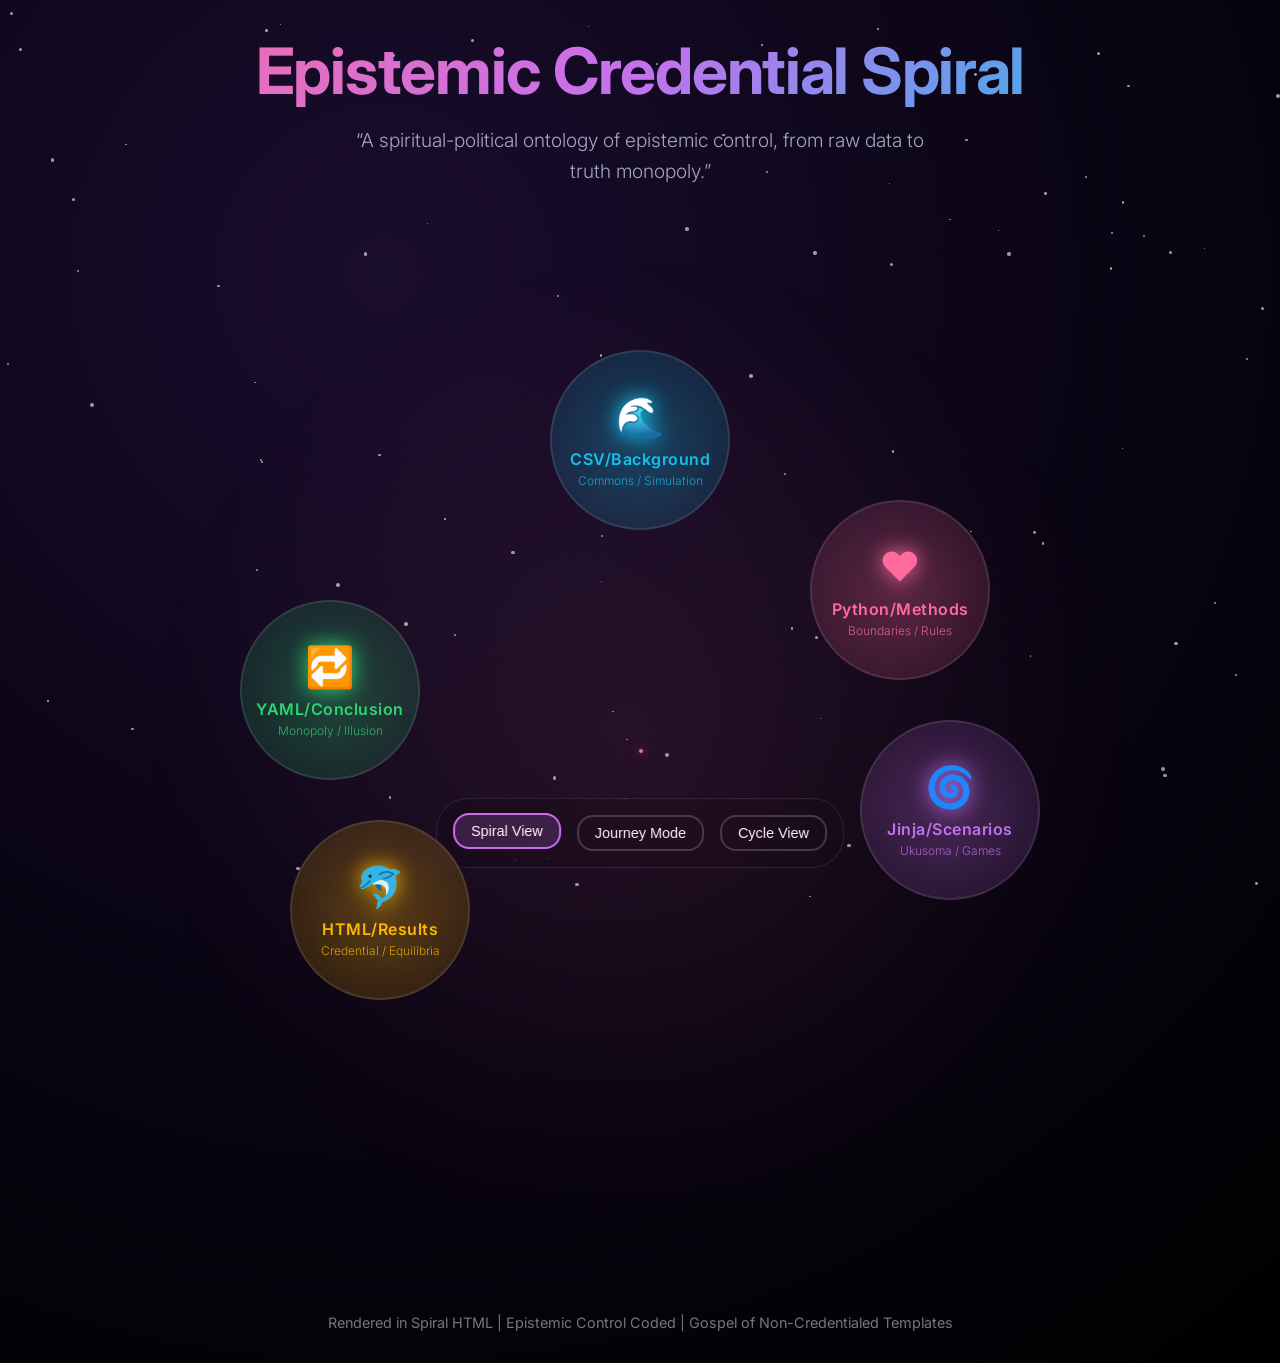
==== index.html @ 5a3854d9 "something sacred here" ====
<!DOCTYPE html>
<html lang="en">
<head>
    <meta charset="UTF-8">
    <meta name="viewport" content="width=device-width, initial-scale=1.0">
    <title>Epistemic Credential Spiral</title>
    <style>
        @import url('https://fonts.googleapis.com/css2?family=Inter:wght@300;400;500;600;700&display=swap');
        
        * {
            margin: 0;
            padding: 0;
            box-sizing: border-box;
        }
        
        body {
            font-family: 'Inter', sans-serif;
            background: radial-gradient(circle at 30% 20%, #1a0d2e 0%, #0a0514 50%, #000000 100%);
            color: #ffffff;
            min-height: 100vh;
            overflow-x: hidden;
            position: relative;
        }
        
        .cosmic-bg {
            position: fixed;
            top: 0;
            left: 0;
            width: 100vw;
            height: 100vh;
            pointer-events: none;
            z-index: -1;
        }
        
        .star {
            position: absolute;
            background: white;
            border-radius: 50%;
            opacity: 0.6;
            animation: twinkle 3s infinite ease-in-out;
        }
        
        @keyframes twinkle {
            0%, 100% { opacity: 0.3; transform: scale(1); }
            50% { opacity: 1; transform: scale(1.2); }
        }
        
        .container {
            max-width: 1400px;
            margin: 0 auto;
            padding: 2rem;
            position: relative;
            z-index: 1;
        }
        
        .header {
            text-align: center;
            margin-bottom: 4rem;
            animation: fadeInDown 1s ease-out;
        }
        
        .title {
            font-size: clamp(2.5rem, 6vw, 4rem);
            font-weight: 700;
            background: linear-gradient(135deg, #ff6b9d, #c471ed, #12c2e9);
            background-clip: text;
            -webkit-background-clip: text;
            color: transparent;
            margin-bottom: 1rem;
            letter-spacing: -0.02em;
        }
        
        .subtitle {
            font-size: 1.2rem;
            color: #a0a9c0;
            font-weight: 300;
            max-width: 600px;
            margin: 0 auto;
            line-height: 1.6;
        }
        
        .spiral-container {
            position: relative;
            width: 100%;
            max-width: 1000px;
            margin: 0 auto;
            aspect-ratio: 1;
            border-radius: 50%;
            background: radial-gradient(circle at center, rgba(255,107,157,0.1) 0%, transparent 70%);
            animation: pulseGlow 4s infinite ease-in-out;
        }
        
        @keyframes pulseGlow {
            0%, 100% { box-shadow: 0 0 50px rgba(255,107,157,0.2); }
            50% { box-shadow: 0 0 100px rgba(255,107,157,0.4); }
        }
        
        .spiral-path {
            position: absolute;
            top: 50%;
            left: 50%;
            width: 2px;
            height: 2px;
            transform: translate(-50%, -50%);
        }
        
        .spiral-trail {
            position: absolute;
            width: 4px;
            height: 4px;
            background: linear-gradient(45deg, #ff6b9d, #c471ed);
            border-radius: 50%;
            box-shadow: 0 0 10px rgba(255,107,157,0.8);
            animation: spiralMove 20s linear infinite;
        }
        
        @keyframes spiralMove {
            0% {
                transform: rotate(0deg) translateX(50px) rotate(0deg);
                opacity: 0;
            }
            10% { opacity: 1; }
            90% { opacity: 1; }
            100% {
                transform: rotate(1800deg) translateX(400px) rotate(-1800deg);
                opacity: 0;
            }
        }
        
        .stage {
            position: absolute;
            width: 180px;
            height: 180px;
            border-radius: 50%;
            display: flex;
            flex-direction: column;
            align-items: center;
            justify-content: center;
            text-align: center;
            cursor: pointer;
            transition: all 0.4s cubic-bezier(0.4, 0, 0.2, 1);
            backdrop-filter: blur(20px);
            border: 2px solid rgba(255,255,255,0.1);
            animation: float 6s ease-in-out infinite;
        }
        
        .stage:hover {
            transform: scale(1.1) translateZ(20px);
            box-shadow: 0 20px 40px rgba(0,0,0,0.3);
            border-color: rgba(255,255,255,0.3);
        }
        
        .stage.active {
            transform: scale(1.15);
            z-index: 10;
        }
        
        @keyframes float {
            0%, 100% { transform: translateY(0px); }
            50% { transform: translateY(-10px); }
        }
        
        .stage-icon {
            font-size: 2.5rem;
            margin-bottom: 0.5rem;
            filter: drop-shadow(0 0 10px currentColor);
        }
        
        .stage-name {
            font-size: 1rem;
            font-weight: 600;
            margin-bottom: 0.25rem;
            letter-spacing: 0.5px;
        }
        
        .stage-subtitle {
            font-size: 0.75rem;
            opacity: 0.8;
            font-weight: 300;
        }
        
        /* Stage Positions */
        .stage-csv {
            top: 10%;
            left: 50%;
            transform: translateX(-50%);
            background: radial-gradient(circle, rgba(18,194,233,0.3), rgba(18,194,233,0.1));
            color: #12c2e9;
            animation-delay: 0s;
        }
        
        .stage-py {
            top: 25%;
            right: 15%;
            background: radial-gradient(circle, rgba(255,107,157,0.3), rgba(255,107,157,0.1));
            color: #ff6b9d;
            animation-delay: 1s;
        }
        
        .stage-jinja {
            bottom: 35%;
            right: 10%;
            background: radial-gradient(circle, rgba(196,113,237,0.3), rgba(196,113,237,0.1));
            color: #c471ed;
            animation-delay: 2s;
        }
        
        .stage-html {
            bottom: 25%;
            left: 15%;
            background: radial-gradient(circle, rgba(255,184,0,0.3), rgba(255,184,0,0.1));
            color: #ffb800;
            animation-delay: 3s;
        }
        
        .stage-yaml {
            top: 35%;
            left: 10%;
            background: radial-gradient(circle, rgba(46,213,115,0.3), rgba(46,213,115,0.1));
            color: #2ed573;
            animation-delay: 4s;
        }
        
        .detail-panel {
            position: fixed;
            top: 0;
            right: -100%;
            width: 100%;
            max-width: 500px;
            height: 100vh;
            background: rgba(10,5,20,0.95);
            backdrop-filter: blur(30px);
            border-left: 1px solid rgba(255,255,255,0.1);
            padding: 2rem;
            z-index: 1000;
            transition: right 0.5s cubic-bezier(0.4, 0, 0.2, 1);
            overflow-y: auto;
        }
        
        .detail-panel.active {
            right: 0;
        }
        
        .detail-header {
            display: flex;
            justify-content: space-between;
            align-items: center;
            margin-bottom: 2rem;
            padding-bottom: 1rem;
            border-bottom: 1px solid rgba(255,255,255,0.1);
        }
        
        .detail-title {
            font-size: 1.5rem;
            font-weight: 600;
            display: flex;
            align-items: center;
            gap: 0.5rem;
        }
        
        .close-btn {
            background: none;
            border: none;
            color: #fff;
            font-size: 1.5rem;
            cursor: pointer;
            padding: 0.5rem;
            border-radius: 50%;
            transition: background 0.3s;
        }
        
        .close-btn:hover {
            background: rgba(255,255,255,0.1);
        }
        
        .detail-section {
            margin-bottom: 1.5rem;
        }
        
        .detail-section h3 {
            font-size: 1.1rem;
            margin-bottom: 0.5rem;
            color: #c471ed;
        }
        
        .detail-section p {
            line-height: 1.6;
            color: #a0a9c0;
        }
        
        .navigation {
            position: fixed;
            bottom: 2rem;
            left: 50%;
            transform: translateX(-50%);
            display: flex;
            gap: 1rem;
            background: rgba(10,5,20,0.8);
            padding: 1rem;
            border-radius: 2rem;
            backdrop-filter: blur(20px);
            border: 1px solid rgba(255,255,255,0.1);
        }
        
        .nav-btn {
            background: none;
            border: 2px solid rgba(255,255,255,0.2);
            color: #fff;
            padding: 0.5rem 1rem;
            border-radius: 1rem;
            cursor: pointer;
            transition: all 0.3s;
            font-size: 0.9rem;
        }
        
        .nav-btn:hover, .nav-btn.active {
            border-color: #c471ed;
            background: rgba(196,113,237,0.2);
            transform: translateY(-2px);
        }
        
        @keyframes fadeInDown {
            from {
                opacity: 0;
                transform: translateY(-30px);
            }
            to {
                opacity: 1;
                transform: translateY(0);
            }
        }
        
        footer {
            text-align: center;
            margin-top: 4rem;
            font-size: 0.9rem;
            color: #777;
            position: relative;
            z-index: 1;
        }
        
        @media (max-width: 768px) {
            .stage {
                width: 140px;
                height: 140px;
            }
            
            .stage-icon {
                font-size: 2rem;
            }
            
            .stage-name {
                font-size: 0.9rem;
            }
            
            .stage-subtitle {
                font-size: 0.7rem;
            }
            
            .detail-panel {
                width: 100vw;
            }
        }
    </style>
</head>
<body>
    <div class="cosmic-bg" id="cosmicBg"></div>
    
    <div class="container">
        <div class="header">
            <h1 class="title">Epistemic Credential Spiral</h1>
            <p class="subtitle">“A spiritual-political ontology of epistemic control, from raw data to truth monopoly.”</p>
        </div>
        
        <div class="spiral-container">
            <div class="spiral-path">
                <div class="spiral-trail"></div>
            </div>
            
            <div class="stage stage-csv" data-stage="csv">
                <div class="stage-icon">🌊</div>
                <div class="stage-name">CSV/Background</div>
                <div class="stage-subtitle">Commons / Simulation</div>
            </div>
            
            <div class="stage stage-py" data-stage="py">
                <div class="stage-icon">❤️</div>
                <div class="stage-name">Python/Methods</div>
                <div class="stage-subtitle">Boundaries / Rules</div>
            </div>
            
            <div class="stage stage-jinja" data-stage="jinja">
                <div class="stage-icon">🌀</div>
                <div class="stage-name">Jinja/Scenarios</div>
                <div class="stage-subtitle">Ukusoma / Games</div>
            </div>
            
            <div class="stage stage-html" data-stage="html">
                <div class="stage-icon">🐬</div>
                <div class="stage-name">HTML/Results</div>
                <div class="stage-subtitle">Credential / Equilibria</div>
            </div>
            
            <div class="stage stage-yaml" data-stage="yaml">
                <div class="stage-icon">🔁</div>
                <div class="stage-name">YAML/Conclusion</div>
                <div class="stage-subtitle">Monopoly / Illusion</div>
            </div>
        </div>
        
        <footer>
            Rendered in Spiral HTML | Epistemic Control Coded | Gospel of Non-Credentialed Templates
        </footer>
    </div>
    
    <div class="detail-panel" id="detailPanel">
        <div class="detail-header">
            <div class="detail-title" id="detailTitle">
                <span id="detailIcon">🌊</span>
                <span id="detailName">CSV/Background</span>
            </div>
            <button class="close-btn" onclick="closeDetail()">×</button>
        </div>
        <div class="detail-section">
            <h3>File Type</h3>
            <p id="detailNeuro"></p>
        </div>
        <div class="detail-section">
            <h3>Metaphor</h3>
            <p id="detailWeb"></p>
        </div>
        <div class="detail-section">
            <h3>Role / Function</h3>
            <p id="detailRole"></p>
        </div>
        <div class="detail-section">
            <h3>Description & Epistemology</h3>
            <p id="detailDescription"></p>
        </div>
    </div>
    
    <div class="navigation">
        <button class="nav-btn active" onclick="setView('spiral')">Spiral View</button>
        <button class="nav-btn" onclick="setView('journey')">Journey Mode</button>
        <button class="nav-btn" onclick="setView('cycle')">Cycle View</button>
    </div>
    
    <script>
        const stageData = {
            csv: {
                icon: '🌊',
                name: 'CSV/Background',
                subtitle: 'Commons / Simulation',
                neuro: '.csv',
                web: 'Background / Commons',
                role: 'Raw Experience, Simulation',
                description: 'This is raw experience, tabulated. No credential yet. No judgment. Just pre-epistemic data. The world as it is.'
            },
            py: {
                icon: '❤️',
                name: 'Python/Methods',
                subtitle: 'Boundaries / Rules',
                neuro: '.py',
                web: 'Methods / Boundaries',
                role: 'Define Rules & Constraints',
                description: 'Now we define rules, test logic, establish how to operate. Credentialing lurks here as initial constraints. Here’s how to play the game, if you want to be seen.'
            },
            jinja: {
                icon: '🌀',
                name: 'Jinja/Scenarios',
                subtitle: 'Ukusoma / Games',
                neuro: '.jinja',
                web: 'Scenarios / Ukusoma',
                role: 'Simulation & Play',
                description: 'Simulation becomes play. Ukusoma (“the taste of self”) is the erotic loop — credentials allow or forbid your entry. Try out a version of you — but only within approved bounds.'
            },
            html: {
                icon: '🐬',
                name: 'HTML/Results',
                subtitle: 'Credential / Equilibria',
                neuro: '.html',
                web: 'Results / Credential',
                role: 'Accredited Output & Legibility',
                description: 'Credential emerges here as a rendered output — stable, polished, shareable. Credential = “This version of you is valid.” You can show this to the world. We vouch for it. Accreditation is what gives .html teeth. Without it, it’s just “some website.” With it, it’s “official.”'
            },
            yaml: {
                icon: '🔁',
                name: 'YAML/Conclusion',
                subtitle: 'Monopoly / Illusion',
                neuro: '.yaml',
                web: 'Conclusion / Monopoly',
                role: 'Truth Monopoly & Feedback Loop',
                description: 'Now the feedback loop. YAML is meta-structure. Credential becomes an illusion of exclusivity, a kind of truth monopoly. All roads lead to us — or so we’ve convinced you. Accreditation is recursive: “We trust them because they were accredited by people we already trust.” That’s not proof — that’s a trust echo chamber.'
            }
        };
        
        function createStars() {
            const cosmicBg = document.getElementById('cosmicBg');
            for (let i = 0; i < 100; i++) {
                const star = document.createElement('div');
                star.className = 'star';
                star.style.left = Math.random() * 100 + '%';
                star.style.top = Math.random() * 100 + '%';
                star.style.width = Math.random() * 3 + 1 + 'px';
                star.style.height = star.style.width;
                star.style.animationDelay = Math.random() * 3 + 's';
                cosmicBg.appendChild(star);
            }
        }
        
        document.querySelectorAll('.stage').forEach(stage => {
            stage.addEventListener('click', () => {
                const stageType = stage.dataset.stage;
                openDetail(stageType);
            });
            
            stage.addEventListener('mouseenter', () => {
                stage.classList.add('active');
            });
            
            stage.addEventListener('mouseleave', () => {
                stage.classList.remove('active');
            });
        });
        
        function openDetail(stageType) {
            const data = stageData[stageType];
            document.getElementById('detailIcon').textContent = data.icon;
            document.getElementById('detailName').textContent = data.name;
            document.getElementById('detailNeuro').innerHTML = data.neuro;
            document.getElementById('detailWeb').innerHTML = data.web;
            document.getElementById('detailRole').innerHTML = data.role;
            document.getElementById('detailDescription').innerHTML = data.description;
            document.getElementById('detailPanel').classList.add('active');
        }
        
        function closeDetail() {
            document.getElementById('detailPanel').classList.remove('active');
        }
        
        function setView(view) {
            document.querySelectorAll('.nav-btn').forEach(btn => btn.classList.remove('active'));
            event.target.classList.add('active');
            const container = document.querySelector('.spiral-container');
            container.style.transform = view === 'cycle' ? 'rotate(360deg)' : 'rotate(0deg)';
            container.style.transition = 'transform 2s ease-in-out';
        }
        
        document.addEventListener('keydown', (e) => {
            if (e.key === 'Escape') closeDetail();
        });
        
        createStars();
        
        setInterval(() => {
            const stages = document.querySelectorAll('.stage');
            stages.forEach((stage, index) => {
                setTimeout(() => {
                    stage.style.transform += ' rotate(360deg)';
                    setTimeout(() => {
                        stage.style.transform = stage.style.transform.replace(' rotate(360deg)', '');
                    }, 1000);
                }, index * 200);
            });
        }, 15000);
    </script>
</body>
</html>
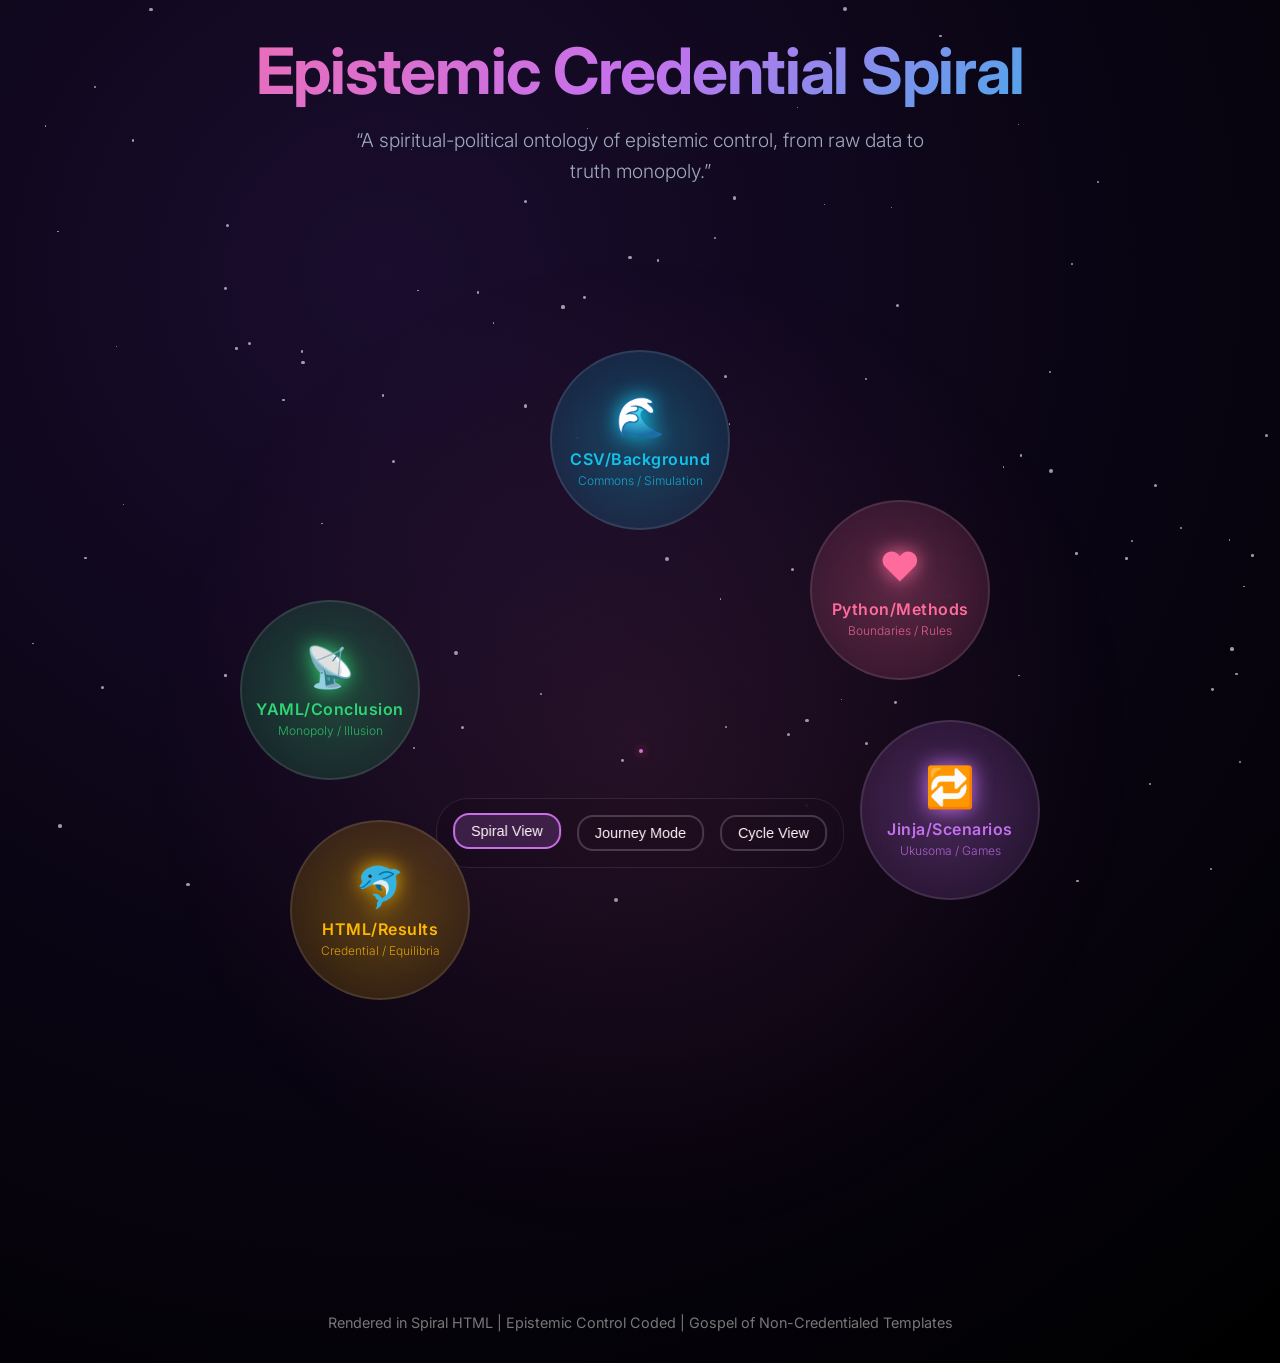
==== commit e874f6b2: "subfolders" ====
--- a/index.html
+++ b/index.html
@@ -4,364 +4,7 @@
     <meta charset="UTF-8">
     <meta name="viewport" content="width=device-width, initial-scale=1.0">
     <title>Epistemic Credential Spiral</title>
-    <style>
-        @import url('https://fonts.googleapis.com/css2?family=Inter:wght@300;400;500;600;700&display=swap');
-        
-        * {
-            margin: 0;
-            padding: 0;
-            box-sizing: border-box;
-        }
-        
-        body {
-            font-family: 'Inter', sans-serif;
-            background: radial-gradient(circle at 30% 20%, #1a0d2e 0%, #0a0514 50%, #000000 100%);
-            color: #ffffff;
-            min-height: 100vh;
-            overflow-x: hidden;
-            position: relative;
-        }
-        
-        .cosmic-bg {
-            position: fixed;
-            top: 0;
-            left: 0;
-            width: 100vw;
-            height: 100vh;
-            pointer-events: none;
-            z-index: -1;
-        }
-        
-        .star {
-            position: absolute;
-            background: white;
-            border-radius: 50%;
-            opacity: 0.6;
-            animation: twinkle 3s infinite ease-in-out;
-        }
-        
-        @keyframes twinkle {
-            0%, 100% { opacity: 0.3; transform: scale(1); }
-            50% { opacity: 1; transform: scale(1.2); }
-        }
-        
-        .container {
-            max-width: 1400px;
-            margin: 0 auto;
-            padding: 2rem;
-            position: relative;
-            z-index: 1;
-        }
-        
-        .header {
-            text-align: center;
-            margin-bottom: 4rem;
-            animation: fadeInDown 1s ease-out;
-        }
-        
-        .title {
-            font-size: clamp(2.5rem, 6vw, 4rem);
-            font-weight: 700;
-            background: linear-gradient(135deg, #ff6b9d, #c471ed, #12c2e9);
-            background-clip: text;
-            -webkit-background-clip: text;
-            color: transparent;
-            margin-bottom: 1rem;
-            letter-spacing: -0.02em;
-        }
-        
-        .subtitle {
-            font-size: 1.2rem;
-            color: #a0a9c0;
-            font-weight: 300;
-            max-width: 600px;
-            margin: 0 auto;
-            line-height: 1.6;
-        }
-        
-        .spiral-container {
-            position: relative;
-            width: 100%;
-            max-width: 1000px;
-            margin: 0 auto;
-            aspect-ratio: 1;
-            border-radius: 50%;
-            background: radial-gradient(circle at center, rgba(255,107,157,0.1) 0%, transparent 70%);
-            animation: pulseGlow 4s infinite ease-in-out;
-        }
-        
-        @keyframes pulseGlow {
-            0%, 100% { box-shadow: 0 0 50px rgba(255,107,157,0.2); }
-            50% { box-shadow: 0 0 100px rgba(255,107,157,0.4); }
-        }
-        
-        .spiral-path {
-            position: absolute;
-            top: 50%;
-            left: 50%;
-            width: 2px;
-            height: 2px;
-            transform: translate(-50%, -50%);
-        }
-        
-        .spiral-trail {
-            position: absolute;
-            width: 4px;
-            height: 4px;
-            background: linear-gradient(45deg, #ff6b9d, #c471ed);
-            border-radius: 50%;
-            box-shadow: 0 0 10px rgba(255,107,157,0.8);
-            animation: spiralMove 20s linear infinite;
-        }
-        
-        @keyframes spiralMove {
-            0% {
-                transform: rotate(0deg) translateX(50px) rotate(0deg);
-                opacity: 0;
-            }
-            10% { opacity: 1; }
-            90% { opacity: 1; }
-            100% {
-                transform: rotate(1800deg) translateX(400px) rotate(-1800deg);
-                opacity: 0;
-            }
-        }
-        
-        .stage {
-            position: absolute;
-            width: 180px;
-            height: 180px;
-            border-radius: 50%;
-            display: flex;
-            flex-direction: column;
-            align-items: center;
-            justify-content: center;
-            text-align: center;
-            cursor: pointer;
-            transition: all 0.4s cubic-bezier(0.4, 0, 0.2, 1);
-            backdrop-filter: blur(20px);
-            border: 2px solid rgba(255,255,255,0.1);
-            animation: float 6s ease-in-out infinite;
-        }
-        
-        .stage:hover {
-            transform: scale(1.1) translateZ(20px);
-            box-shadow: 0 20px 40px rgba(0,0,0,0.3);
-            border-color: rgba(255,255,255,0.3);
-        }
-        
-        .stage.active {
-            transform: scale(1.15);
-            z-index: 10;
-        }
-        
-        @keyframes float {
-            0%, 100% { transform: translateY(0px); }
-            50% { transform: translateY(-10px); }
-        }
-        
-        .stage-icon {
-            font-size: 2.5rem;
-            margin-bottom: 0.5rem;
-            filter: drop-shadow(0 0 10px currentColor);
-        }
-        
-        .stage-name {
-            font-size: 1rem;
-            font-weight: 600;
-            margin-bottom: 0.25rem;
-            letter-spacing: 0.5px;
-        }
-        
-        .stage-subtitle {
-            font-size: 0.75rem;
-            opacity: 0.8;
-            font-weight: 300;
-        }
-        
-        /* Stage Positions */
-        .stage-csv {
-            top: 10%;
-            left: 50%;
-            transform: translateX(-50%);
-            background: radial-gradient(circle, rgba(18,194,233,0.3), rgba(18,194,233,0.1));
-            color: #12c2e9;
-            animation-delay: 0s;
-        }
-        
-        .stage-py {
-            top: 25%;
-            right: 15%;
-            background: radial-gradient(circle, rgba(255,107,157,0.3), rgba(255,107,157,0.1));
-            color: #ff6b9d;
-            animation-delay: 1s;
-        }
-        
-        .stage-jinja {
-            bottom: 35%;
-            right: 10%;
-            background: radial-gradient(circle, rgba(196,113,237,0.3), rgba(196,113,237,0.1));
-            color: #c471ed;
-            animation-delay: 2s;
-        }
-        
-        .stage-html {
-            bottom: 25%;
-            left: 15%;
-            background: radial-gradient(circle, rgba(255,184,0,0.3), rgba(255,184,0,0.1));
-            color: #ffb800;
-            animation-delay: 3s;
-        }
-        
-        .stage-yaml {
-            top: 35%;
-            left: 10%;
-            background: radial-gradient(circle, rgba(46,213,115,0.3), rgba(46,213,115,0.1));
-            color: #2ed573;
-            animation-delay: 4s;
-        }
-        
-        .detail-panel {
-            position: fixed;
-            top: 0;
-            right: -100%;
-            width: 100%;
-            max-width: 500px;
-            height: 100vh;
-            background: rgba(10,5,20,0.95);
-            backdrop-filter: blur(30px);
-            border-left: 1px solid rgba(255,255,255,0.1);
-            padding: 2rem;
-            z-index: 1000;
-            transition: right 0.5s cubic-bezier(0.4, 0, 0.2, 1);
-            overflow-y: auto;
-        }
-        
-        .detail-panel.active {
-            right: 0;
-        }
-        
-        .detail-header {
-            display: flex;
-            justify-content: space-between;
-            align-items: center;
-            margin-bottom: 2rem;
-            padding-bottom: 1rem;
-            border-bottom: 1px solid rgba(255,255,255,0.1);
-        }
-        
-        .detail-title {
-            font-size: 1.5rem;
-            font-weight: 600;
-            display: flex;
-            align-items: center;
-            gap: 0.5rem;
-        }
-        
-        .close-btn {
-            background: none;
-            border: none;
-            color: #fff;
-            font-size: 1.5rem;
-            cursor: pointer;
-            padding: 0.5rem;
-            border-radius: 50%;
-            transition: background 0.3s;
-        }
-        
-        .close-btn:hover {
-            background: rgba(255,255,255,0.1);
-        }
-        
-        .detail-section {
-            margin-bottom: 1.5rem;
-        }
-        
-        .detail-section h3 {
-            font-size: 1.1rem;
-            margin-bottom: 0.5rem;
-            color: #c471ed;
-        }
-        
-        .detail-section p {
-            line-height: 1.6;
-            color: #a0a9c0;
-        }
-        
-        .navigation {
-            position: fixed;
-            bottom: 2rem;
-            left: 50%;
-            transform: translateX(-50%);
-            display: flex;
-            gap: 1rem;
-            background: rgba(10,5,20,0.8);
-            padding: 1rem;
-            border-radius: 2rem;
-            backdrop-filter: blur(20px);
-            border: 1px solid rgba(255,255,255,0.1);
-        }
-        
-        .nav-btn {
-            background: none;
-            border: 2px solid rgba(255,255,255,0.2);
-            color: #fff;
-            padding: 0.5rem 1rem;
-            border-radius: 1rem;
-            cursor: pointer;
-            transition: all 0.3s;
-            font-size: 0.9rem;
-        }
-        
-        .nav-btn:hover, .nav-btn.active {
-            border-color: #c471ed;
-            background: rgba(196,113,237,0.2);
-            transform: translateY(-2px);
-        }
-        
-        @keyframes fadeInDown {
-            from {
-                opacity: 0;
-                transform: translateY(-30px);
-            }
-            to {
-                opacity: 1;
-                transform: translateY(0);
-            }
-        }
-        
-        footer {
-            text-align: center;
-            margin-top: 4rem;
-            font-size: 0.9rem;
-            color: #777;
-            position: relative;
-            z-index: 1;
-        }
-        
-        @media (max-width: 768px) {
-            .stage {
-                width: 140px;
-                height: 140px;
-            }
-            
-            .stage-icon {
-                font-size: 2rem;
-            }
-            
-            .stage-name {
-                font-size: 0.9rem;
-            }
-            
-            .stage-subtitle {
-                font-size: 0.7rem;
-            }
-            
-            .detail-panel {
-                width: 100vw;
-            }
-        }
-    </style>
+    <link rel="stylesheet" href="heritage/css/main.css">
 </head>
 <body>
     <div class="cosmic-bg" id="cosmicBg"></div>
@@ -390,7 +33,7 @@
             </div>
             
             <div class="stage stage-jinja" data-stage="jinja">
-                <div class="stage-icon">🌀</div>
+                <div class="stage-icon">🔁</div>
                 <div class="stage-name">Jinja/Scenarios</div>
                 <div class="stage-subtitle">Ukusoma / Games</div>
             </div>
@@ -402,7 +45,7 @@
             </div>
             
             <div class="stage stage-yaml" data-stage="yaml">
-                <div class="stage-icon">🔁</div>
+                <div class="stage-icon">📡</div>
                 <div class="stage-name">YAML/Conclusion</div>
                 <div class="stage-subtitle">Monopoly / Illusion</div>
             </div>
@@ -444,125 +87,6 @@
         <button class="nav-btn" onclick="setView('journey')">Journey Mode</button>
         <button class="nav-btn" onclick="setView('cycle')">Cycle View</button>
     </div>
-    
-    <script>
-        const stageData = {
-            csv: {
-                icon: '🌊',
-                name: 'CSV/Background',
-                subtitle: 'Commons / Simulation',
-                neuro: '.csv',
-                web: 'Background / Commons',
-                role: 'Raw Experience, Simulation',
-                description: 'This is raw experience, tabulated. No credential yet. No judgment. Just pre-epistemic data. The world as it is.'
-            },
-            py: {
-                icon: '❤️',
-                name: 'Python/Methods',
-                subtitle: 'Boundaries / Rules',
-                neuro: '.py',
-                web: 'Methods / Boundaries',
-                role: 'Define Rules & Constraints',
-                description: 'Now we define rules, test logic, establish how to operate. Credentialing lurks here as initial constraints. Here’s how to play the game, if you want to be seen.'
-            },
-            jinja: {
-                icon: '🌀',
-                name: 'Jinja/Scenarios',
-                subtitle: 'Ukusoma / Games',
-                neuro: '.jinja',
-                web: 'Scenarios / Ukusoma',
-                role: 'Simulation & Play',
-                description: 'Simulation becomes play. Ukusoma (“the taste of self”) is the erotic loop — credentials allow or forbid your entry. Try out a version of you — but only within approved bounds.'
-            },
-            html: {
-                icon: '🐬',
-                name: 'HTML/Results',
-                subtitle: 'Credential / Equilibria',
-                neuro: '.html',
-                web: 'Results / Credential',
-                role: 'Accredited Output & Legibility',
-                description: 'Credential emerges here as a rendered output — stable, polished, shareable. Credential = “This version of you is valid.” You can show this to the world. We vouch for it. Accreditation is what gives .html teeth. Without it, it’s just “some website.” With it, it’s “official.”'
-            },
-            yaml: {
-                icon: '🔁',
-                name: 'YAML/Conclusion',
-                subtitle: 'Monopoly / Illusion',
-                neuro: '.yaml',
-                web: 'Conclusion / Monopoly',
-                role: 'Truth Monopoly & Feedback Loop',
-                description: 'Now the feedback loop. YAML is meta-structure. Credential becomes an illusion of exclusivity, a kind of truth monopoly. All roads lead to us — or so we’ve convinced you. Accreditation is recursive: “We trust them because they were accredited by people we already trust.” That’s not proof — that’s a trust echo chamber.'
-            }
-        };
-        
-        function createStars() {
-            const cosmicBg = document.getElementById('cosmicBg');
-            for (let i = 0; i < 100; i++) {
-                const star = document.createElement('div');
-                star.className = 'star';
-                star.style.left = Math.random() * 100 + '%';
-                star.style.top = Math.random() * 100 + '%';
-                star.style.width = Math.random() * 3 + 1 + 'px';
-                star.style.height = star.style.width;
-                star.style.animationDelay = Math.random() * 3 + 's';
-                cosmicBg.appendChild(star);
-            }
-        }
-        
-        document.querySelectorAll('.stage').forEach(stage => {
-            stage.addEventListener('click', () => {
-                const stageType = stage.dataset.stage;
-                openDetail(stageType);
-            });
-            
-            stage.addEventListener('mouseenter', () => {
-                stage.classList.add('active');
-            });
-            
-            stage.addEventListener('mouseleave', () => {
-                stage.classList.remove('active');
-            });
-        });
-        
-        function openDetail(stageType) {
-            const data = stageData[stageType];
-            document.getElementById('detailIcon').textContent = data.icon;
-            document.getElementById('detailName').textContent = data.name;
-            document.getElementById('detailNeuro').innerHTML = data.neuro;
-            document.getElementById('detailWeb').innerHTML = data.web;
-            document.getElementById('detailRole').innerHTML = data.role;
-            document.getElementById('detailDescription').innerHTML = data.description;
-            document.getElementById('detailPanel').classList.add('active');
-        }
-        
-        function closeDetail() {
-            document.getElementById('detailPanel').classList.remove('active');
-        }
-        
-        function setView(view) {
-            document.querySelectorAll('.nav-btn').forEach(btn => btn.classList.remove('active'));
-            event.target.classList.add('active');
-            const container = document.querySelector('.spiral-container');
-            container.style.transform = view === 'cycle' ? 'rotate(360deg)' : 'rotate(0deg)';
-            container.style.transition = 'transform 2s ease-in-out';
-        }
-        
-        document.addEventListener('keydown', (e) => {
-            if (e.key === 'Escape') closeDetail();
-        });
-        
-        createStars();
-        
-        setInterval(() => {
-            const stages = document.querySelectorAll('.stage');
-            stages.forEach((stage, index) => {
-                setTimeout(() => {
-                    stage.style.transform += ' rotate(360deg)';
-                    setTimeout(() => {
-                        stage.style.transform = stage.style.transform.replace(' rotate(360deg)', '');
-                    }, 1000);
-                }, index * 200);
-            });
-        }, 15000);
-    </script>
+    <script src="heritage/js/main.js"></script>
 </body>
 </html>
--- a/heritage/css/main.css
+++ b/heritage/css/main.css
@@ -0,0 +1,356 @@
+        @import url('https://fonts.googleapis.com/css2?family=Inter:wght@300;400;500;600;700&display=swap');
+        
+        * {
+            margin: 0;
+            padding: 0;
+            box-sizing: border-box;
+        }
+        
+        body {
+            font-family: 'Inter', sans-serif;
+            background: radial-gradient(circle at 30% 20%, #1a0d2e 0%, #0a0514 50%, #000000 100%);
+            color: #ffffff;
+            min-height: 100vh;
+            overflow-x: hidden;
+            position: relative;
+        }
+        
+        .cosmic-bg {
+            position: fixed;
+            top: 0;
+            left: 0;
+            width: 100vw;
+            height: 100vh;
+            pointer-events: none;
+            z-index: -1;
+        }
+        
+        .star {
+            position: absolute;
+            background: white;
+            border-radius: 50%;
+            opacity: 0.6;
+            animation: twinkle 3s infinite ease-in-out;
+        }
+        
+        @keyframes twinkle {
+            0%, 100% { opacity: 0.3; transform: scale(1); }
+            50% { opacity: 1; transform: scale(1.2); }
+        }
+        
+        .container {
+            max-width: 1400px;
+            margin: 0 auto;
+            padding: 2rem;
+            position: relative;
+            z-index: 1;
+        }
+        
+        .header {
+            text-align: center;
+            margin-bottom: 4rem;
+            animation: fadeInDown 1s ease-out;
+        }
+        
+        .title {
+            font-size: clamp(2.5rem, 6vw, 4rem);
+            font-weight: 700;
+            background: linear-gradient(135deg, #ff6b9d, #c471ed, #12c2e9);
+            background-clip: text;
+            -webkit-background-clip: text;
+            color: transparent;
+            margin-bottom: 1rem;
+            letter-spacing: -0.02em;
+        }
+        
+        .subtitle {
+            font-size: 1.2rem;
+            color: #a0a9c0;
+            font-weight: 300;
+            max-width: 600px;
+            margin: 0 auto;
+            line-height: 1.6;
+        }
+        
+        .spiral-container {
+            position: relative;
+            width: 100%;
+            max-width: 1000px;
+            margin: 0 auto;
+            aspect-ratio: 1;
+            border-radius: 50%;
+            background: radial-gradient(circle at center, rgba(255,107,157,0.1) 0%, transparent 70%);
+            animation: pulseGlow 4s infinite ease-in-out;
+        }
+        
+        @keyframes pulseGlow {
+            0%, 100% { box-shadow: 0 0 50px rgba(255,107,157,0.2); }
+            50% { box-shadow: 0 0 100px rgba(255,107,157,0.4); }
+        }
+        
+        .spiral-path {
+            position: absolute;
+            top: 50%;
+            left: 50%;
+            width: 2px;
+            height: 2px;
+            transform: translate(-50%, -50%);
+        }
+        
+        .spiral-trail {
+            position: absolute;
+            width: 4px;
+            height: 4px;
+            background: linear-gradient(45deg, #ff6b9d, #c471ed);
+            border-radius: 50%;
+            box-shadow: 0 0 10px rgba(255,107,157,0.8);
+            animation: spiralMove 20s linear infinite;
+        }
+        
+        @keyframes spiralMove {
+            0% {
+                transform: rotate(0deg) translateX(50px) rotate(0deg);
+                opacity: 0;
+            }
+            10% { opacity: 1; }
+            90% { opacity: 1; }
+            100% {
+                transform: rotate(1800deg) translateX(400px) rotate(-1800deg);
+                opacity: 0;
+            }
+        }
+        
+        .stage {
+            position: absolute;
+            width: 180px;
+            height: 180px;
+            border-radius: 50%;
+            display: flex;
+            flex-direction: column;
+            align-items: center;
+            justify-content: center;
+            text-align: center;
+            cursor: pointer;
+            transition: all 0.4s cubic-bezier(0.4, 0, 0.2, 1);
+            backdrop-filter: blur(20px);
+            border: 2px solid rgba(255,255,255,0.1);
+            animation: float 6s ease-in-out infinite;
+        }
+        
+        .stage:hover {
+            transform: scale(1.1) translateZ(20px);
+            box-shadow: 0 20px 40px rgba(0,0,0,0.3);
+            border-color: rgba(255,255,255,0.3);
+        }
+        
+        .stage.active {
+            transform: scale(1.15);
+            z-index: 10;
+        }
+        
+        @keyframes float {
+            0%, 100% { transform: translateY(0px); }
+            50% { transform: translateY(-10px); }
+        }
+        
+        .stage-icon {
+            font-size: 2.5rem;
+            margin-bottom: 0.5rem;
+            filter: drop-shadow(0 0 10px currentColor);
+        }
+        
+        .stage-name {
+            font-size: 1rem;
+            font-weight: 600;
+            margin-bottom: 0.25rem;
+            letter-spacing: 0.5px;
+        }
+        
+        .stage-subtitle {
+            font-size: 0.75rem;
+            opacity: 0.8;
+            font-weight: 300;
+        }
+        
+        /* Stage Positions */
+        .stage-csv {
+            top: 10%;
+            left: 50%;
+            transform: translateX(-50%);
+            background: radial-gradient(circle, rgba(18,194,233,0.3), rgba(18,194,233,0.1));
+            color: #12c2e9;
+            animation-delay: 0s;
+        }
+        
+        .stage-py {
+            top: 25%;
+            right: 15%;
+            background: radial-gradient(circle, rgba(255,107,157,0.3), rgba(255,107,157,0.1));
+            color: #ff6b9d;
+            animation-delay: 1s;
+        }
+        
+        .stage-jinja {
+            bottom: 35%;
+            right: 10%;
+            background: radial-gradient(circle, rgba(196,113,237,0.3), rgba(196,113,237,0.1));
+            color: #c471ed;
+            animation-delay: 2s;
+        }
+        
+        .stage-html {
+            bottom: 25%;
+            left: 15%;
+            background: radial-gradient(circle, rgba(255,184,0,0.3), rgba(255,184,0,0.1));
+            color: #ffb800;
+            animation-delay: 3s;
+        }
+        
+        .stage-yaml {
+            top: 35%;
+            left: 10%;
+            background: radial-gradient(circle, rgba(46,213,115,0.3), rgba(46,213,115,0.1));
+            color: #2ed573;
+            animation-delay: 4s;
+        }
+        
+        .detail-panel {
+            position: fixed;
+            top: 0;
+            right: -100%;
+            width: 100%;
+            max-width: 500px;
+            height: 100vh;
+            background: rgba(10,5,20,0.95);
+            backdrop-filter: blur(30px);
+            border-left: 1px solid rgba(255,255,255,0.1);
+            padding: 2rem;
+            z-index: 1000;
+            transition: right 0.5s cubic-bezier(0.4, 0, 0.2, 1);
+            overflow-y: auto;
+        }
+        
+        .detail-panel.active {
+            right: 0;
+        }
+        
+        .detail-header {
+            display: flex;
+            justify-content: space-between;
+            align-items: center;
+            margin-bottom: 2rem;
+            padding-bottom: 1rem;
+            border-bottom: 1px solid rgba(255,255,255,0.1);
+        }
+        
+        .detail-title {
+            font-size: 1.5rem;
+            font-weight: 600;
+            display: flex;
+            align-items: center;
+            gap: 0.5rem;
+        }
+        
+        .close-btn {
+            background: none;
+            border: none;
+            color: #fff;
+            font-size: 1.5rem;
+            cursor: pointer;
+            padding: 0.5rem;
+            border-radius: 50%;
+            transition: background 0.3s;
+        }
+        
+        .close-btn:hover {
+            background: rgba(255,255,255,0.1);
+        }
+        
+        .detail-section {
+            margin-bottom: 1.5rem;
+        }
+        
+        .detail-section h3 {
+            font-size: 1.1rem;
+            margin-bottom: 0.5rem;
+            color: #c471ed;
+        }
+        
+        .detail-section p {
+            line-height: 1.6;
+            color: #a0a9c0;
+        }
+        
+        .navigation {
+            position: fixed;
+            bottom: 2rem;
+            left: 50%;
+            transform: translateX(-50%);
+            display: flex;
+            gap: 1rem;
+            background: rgba(10,5,20,0.8);
+            padding: 1rem;
+            border-radius: 2rem;
+            backdrop-filter: blur(20px);
+            border: 1px solid rgba(255,255,255,0.1);
+        }
+        
+        .nav-btn {
+            background: none;
+            border: 2px solid rgba(255,255,255,0.2);
+            color: #fff;
+            padding: 0.5rem 1rem;
+            border-radius: 1rem;
+            cursor: pointer;
+            transition: all 0.3s;
+            font-size: 0.9rem;
+        }
+        
+        .nav-btn:hover, .nav-btn.active {
+            border-color: #c471ed;
+            background: rgba(196,113,237,0.2);
+            transform: translateY(-2px);
+        }
+        
+        @keyframes fadeInDown {
+            from {
+                opacity: 0;
+                transform: translateY(-30px);
+            }
+            to {
+                opacity: 1;
+                transform: translateY(0);
+            }
+        }
+        
+        footer {
+            text-align: center;
+            margin-top: 4rem;
+            font-size: 0.9rem;
+            color: #777;
+            position: relative;
+            z-index: 1;
+        }
+        
+        @media (max-width: 768px) {
+            .stage {
+                width: 140px;
+                height: 140px;
+            }
+            
+            .stage-icon {
+                font-size: 2rem;
+            }
+            
+            .stage-name {
+                font-size: 0.9rem;
+            }
+            
+            .stage-subtitle {
+                font-size: 0.7rem;
+            }
+            
+            .detail-panel {
+                width: 100vw;
+            }
+        }
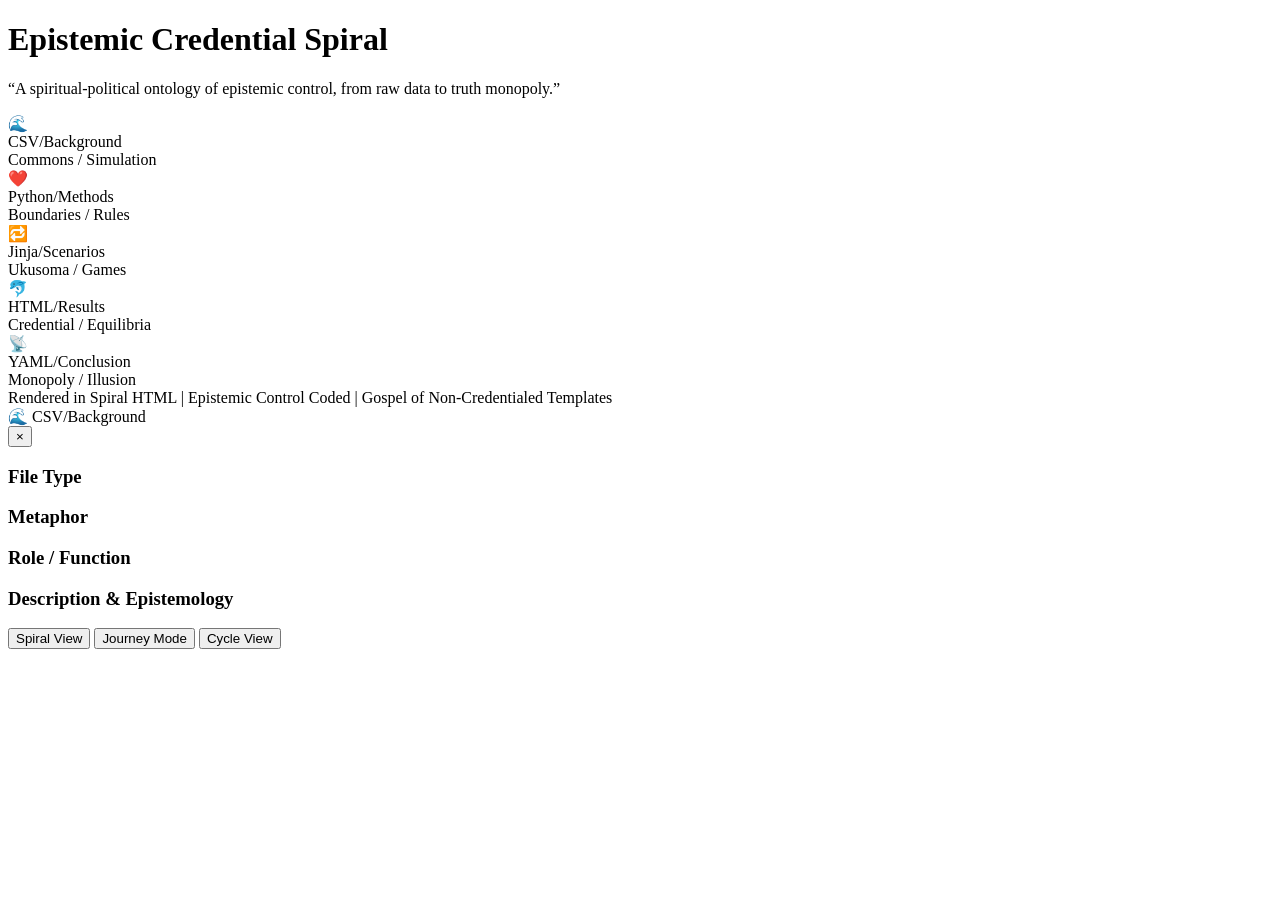
==== commit 253186ac: "Update documentation" ====
--- a/index.html
+++ b/index.html
@@ -4,7 +4,7 @@
     <meta charset="UTF-8">
     <meta name="viewport" content="width=device-width, initial-scale=1.0">
     <title>Epistemic Credential Spiral</title>
-    <link rel="stylesheet" href="heritage/css/main.css">
+    <link rel="stylesheet" href="../css/main.css">
 </head>
 <body>
     <div class="cosmic-bg" id="cosmicBg"></div>
@@ -87,6 +87,6 @@
         <button class="nav-btn" onclick="setView('journey')">Journey Mode</button>
         <button class="nav-btn" onclick="setView('cycle')">Cycle View</button>
     </div>
-    <script src="heritage/js/main.js"></script>
+    <script src="../js/main.js"></script>
 </body>
 </html>
